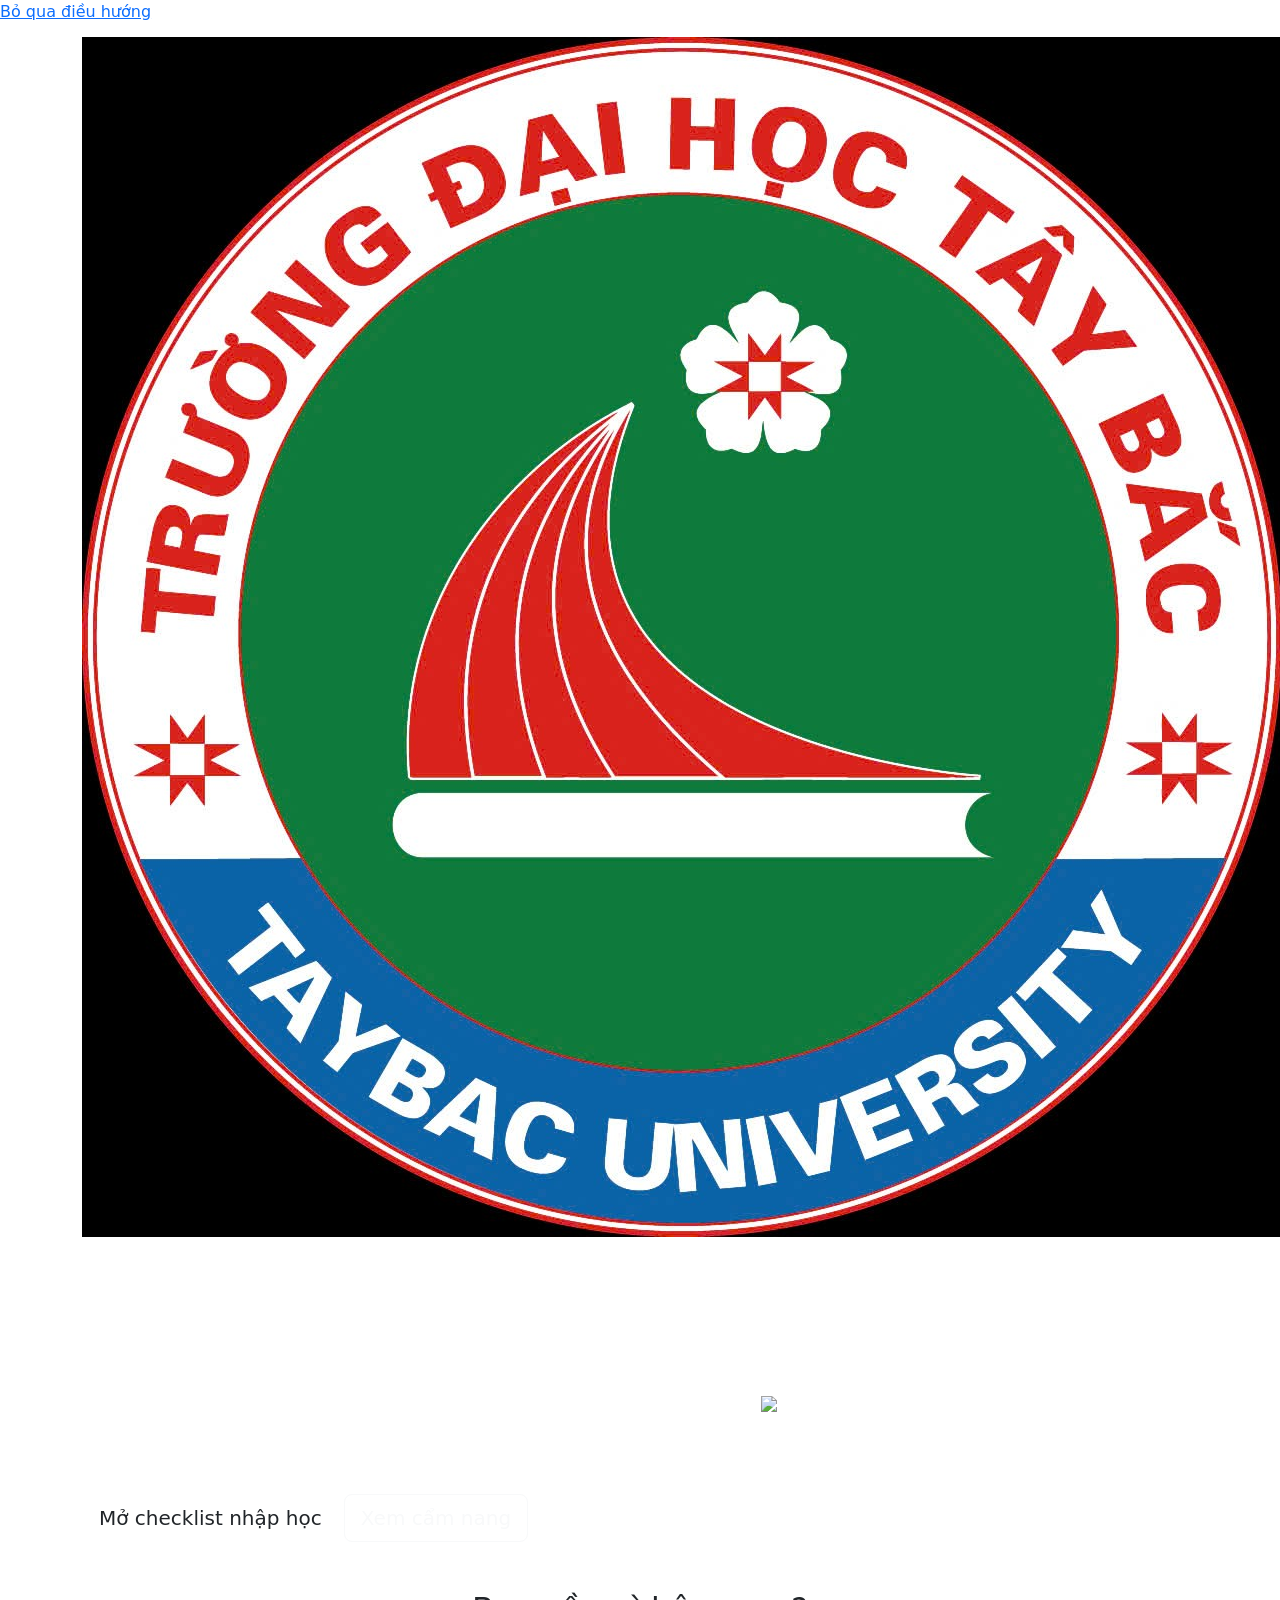
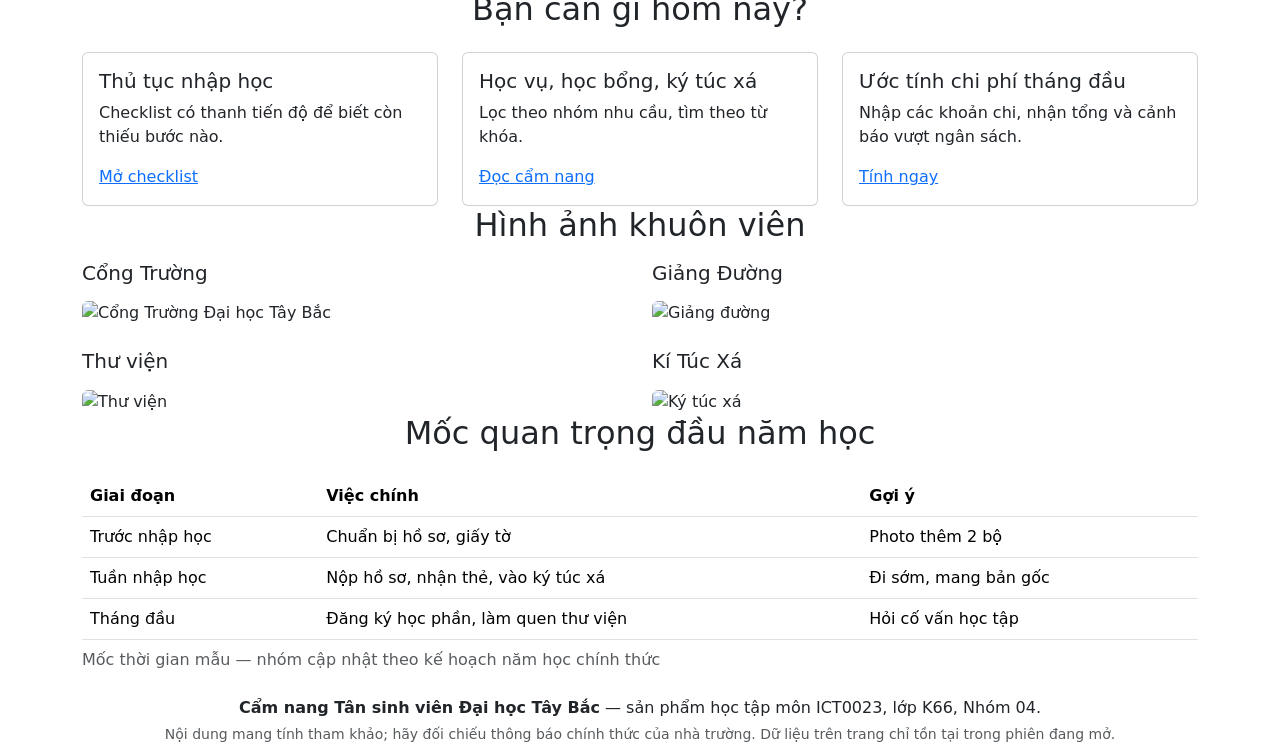
==== index.html @ dc1f63ce "Add files via upload" ====
<!DOCTYPE html>
<html lang="vi">
<head>
    <meta charset="UTF-8">
    <meta name="viewport" content="width=device-width, initial-scale=1">
    <meta name="description" content="Cẩm nang giúp tân sinh viên Đại học Tây Bắc nắm các việc cần làm khi nhập học.">
    <title>Trang chủ | Cẩm nang Tân sinh viên</title>
    <link rel="preconnect" href="https://fonts.googleapis.com">
    <link rel="preconnect" href="https://fonts.gstatic.com" crossorigin>
    <link href="https://fonts.googleapis.com/css2?family=Be+Vietnam+Pro:wght@400;500;600;700&family=EB+Garamond:wght@500;600;700&display=swap" rel="stylesheet">
    <link href="https://cdn.jsdelivr.net/npm/bootstrap@5.3.3/dist/css/bootstrap.min.css" rel="stylesheet">
    <link rel="stylesheet" href="css/index.css">
    <link rel="stylesheet" href="css/style.css">
</head>
<body>
    <a class="skip-link" href="#main">Bỏ qua điều hướng</a>
    <header>
        <!-- Thay thế navbar-dark thành site-nav cho đồng bộ với cẩm nang -->
        <nav class="navbar navbar-expand-lg site-nav">
            <div class="container">
                <a class="navbar-brand d-flex align-items-center" href="index.html">
                    <img src="images/Logo.jpg" alt="Logo Đại học Tây Bắc" class="navbar-logo me-2">
                    <span>Cẩm nang Tân sinh viên</span>
                </a>
                <button class="navbar-toggler" type="button" data-bs-toggle="collapse" data-bs-target="#menu" aria-controls="menu" aria-expanded="false" aria-label="Mở menu">
                    <span class="navbar-toggler-icon"></span>
                </button>
                <div class="collapse navbar-collapse" id="menu">
                    <ul class="navbar-nav ms-auto">
                        <li class="nav-item"><a class="nav-link active" href="index.html" aria-current="page">Trang chủ</a></li>
                        <li class="nav-item"><a class="nav-link" href="cam-nang.html">Cẩm nang</a></li>
                        <li class="nav-item"><a class="nav-link" href="cong-cu.html">Công cụ</a></li>
                        <li class="nav-item"><a class="nav-link" href="hoi-dap.html">Hỏi đáp</a></li>
                        <li class="nav-item"><a class="nav-link" href="lien-he.html">Liên hệ</a></li>
                    </ul>
                </div>
            </div>
        </nav>
    </header>
    <main id="main">
        <section class="hero-banner-common text-white py-4 mb-4">
            <div class="container">
                <div class="row align-items-center g-5">
                    <div class="col-12 col-lg-7">
                        <div class="hero-content">
                            <p class="eyebrow">Dành cho sinh viên năm thứ nhất</p>
                            <h1>Nhập học Đại học Tây Bắc: biết trước, làm đúng, đỡ bỡ ngỡ</h1>
                            <p class="lead">Một nơi cung cấp thông tin thủ tục nhập học, thông tin học vụ, ký túc xá và công cụ ước tính chi phí tháng đầu.</p>
                            <div class="hero-actions">
                                <a class="btn btn-accent btn-lg" href="cong-cu.html">Mở checklist nhập học</a>
                                <a class="btn btn-outline-light btn-lg" href="cam-nang.html">Xem cẩm nang</a>
                            </div>
                        </div>
                    </div>
                    <div class="col-12 col-lg-5">
                        <div class="hero-img-wrapper">
                            <img class="hero-img hero-img-default" src="https://lms.utb.edu.vn/pluginfile.php/1/theme_academi/slide2image/1789444316/utb.jpg" alt="Khuôn viên Đại học Tây Bắc" width="480" height="320">
                        </div>
                    </div>
                </div>
            </div>
        </section>
        <section class="section">
            <div class="container">
                <h2 class="text-center mb-4">Bạn cần gì hôm nay?</h2>
                <div class="row g-4">
                    <div class="col-12 col-md-4">
                        <div class="card h-100">
                            <div class="card-body">
                                <h3 class="h5">Thủ tục nhập học</h3>
                                <p>Checklist có thanh tiến độ để biết còn thiếu bước nào.</p>
                                <a href="cong-cu.html">Mở checklist</a>
                            </div>
                        </div>
                    </div>
                    <div class="col-12 col-md-4">
                        <div class="card h-100">
                            <div class="card-body">
                                <h3 class="h5">Học vụ, học bổng, ký túc xá</h3>
                                <p>Lọc theo nhóm nhu cầu, tìm theo từ khóa.</p>
                                <a href="cam-nang.html">Đọc cẩm nang</a>
                            </div>
                        </div>
                    </div>
                    <div class="col-12 col-md-4">
                        <div class="card h-100">
                            <div class="card-body">
                                <h3 class="h5">Ước tính chi phí tháng đầu</h3>
                                <p>Nhập các khoản chi, nhận tổng và cảnh báo vượt ngân sách.</p>
                                <a href="cong-cu.html#chi-phi">Tính ngay</a>
                            </div>
                        </div>
                    </div>
                </div>
            </div>
        </section>
        <section class="section">
            <div class="container">
                <h2 class="text-center mb-3">Hình ảnh khuôn viên</h2>
                <div id="gallery" class="row g-4">
                    <div class="col-12 col-md-6">
                        <div class="gallery-item">
                            <h3 class="h5 mb-3">Cổng Trường</h3>
                            <img src="images/anh1.jpg" alt="Cổng Trường Đại học Tây Bắc" class="img-fluid rounded" style="width: 100%; height: 300px; object-fit: cover;">
                        </div>
                    </div>
                    <div class="col-12 col-md-6">
                        <div class="gallery-item">
                            <h3 class="h5 mb-3">Giảng Đường</h3>
                            <img src="images/anh2.jpg" alt="Giảng đường" class="img-fluid rounded" style="width: 100%; height: 300px; object-fit: cover;">
                        </div>
                    </div>
                    <div class="col-12 col-md-6">
                        <div class="gallery-item">
                            <h3 class="h5 mb-3">Thư viện</h3>
                            <img src="images/anh3.jpg" alt="Thư viện" class="img-fluid rounded" style="width: 100%; height: 300px; object-fit: cover;">
                        </div>
                    </div>
                    <div class="col-12 col-md-6">
                        <div class="gallery-item">
                            <h3 class="h5 mb-3">Kí Túc Xá</h3>
                            <img src="images/anh4.jpg" alt="Ký túc xá" class="img-fluid rounded" style="width: 100%; height: 300px; object-fit: cover;">
                        </div>
                    </div>
                </div>
            </div>
        </section>
        <section class="section alt">
            <div class="container">
                <h2 class="text-center mb-4">Mốc quan trọng đầu năm học</h2>
                <div class="table-responsive">
                    <table class="table">
                        <caption>Mốc thời gian mẫu — nhóm cập nhật theo kế hoạch năm học chính thức</caption>
                        <thead>
                            <tr>
                                <th scope="col">Giai đoạn</th>
                                <th scope="col">Việc chính</th>
                                <th scope="col">Gợi ý</th>
                            </tr>
                        </thead>
                        <tbody>
                            <tr>
                                <td>Trước nhập học</td>
                                <td>Chuẩn bị hồ sơ, giấy tờ</td>
                                <td>Photo thêm 2 bộ</td>
                            </tr>
                            <tr>
                                <td>Tuần nhập học</td>
                                <td>Nộp hồ sơ, nhận thẻ, vào ký túc xá</td>
                                <td>Đi sớm, mang bản gốc</td>
                            </tr>
                            <tr>
                                <td>Tháng đầu</td>
                                <td>Đăng ký học phần, làm quen thư viện</td>
                                <td>Hỏi cố vấn học tập</td>
                            </tr>
                        </tbody>
                    </table>
                </div>
            </div>
        </section>
    </main>
    <footer class="site-footer">
        <div class="container text-center">
            <p class="mb-1"><strong>Cẩm nang Tân sinh viên Đại học Tây Bắc</strong> — sản phẩm học tập môn ICT0023, lớp K66, Nhóm 04.</p>
            <p class="mb-0 small opacity-75">Nội dung mang tính tham khảo; hãy đối chiếu thông báo chính thức của nhà trường. Dữ liệu trên trang chỉ tồn tại trong phiên đang mở.</p>
        </div>
    </footer>
    <script src="https://cdnjs.cloudflare.com/ajax/libs/jquery/3.7.1/jquery.min.js"></script>
    <script src="https://cdn.jsdelivr.net/npm/bootstrap@5.3.3/dist/js/bootstrap.bundle.min.js"></script>
    <script src="js/data.js"></script>
    <script src="js/main.js"></script>
</body>
</html>
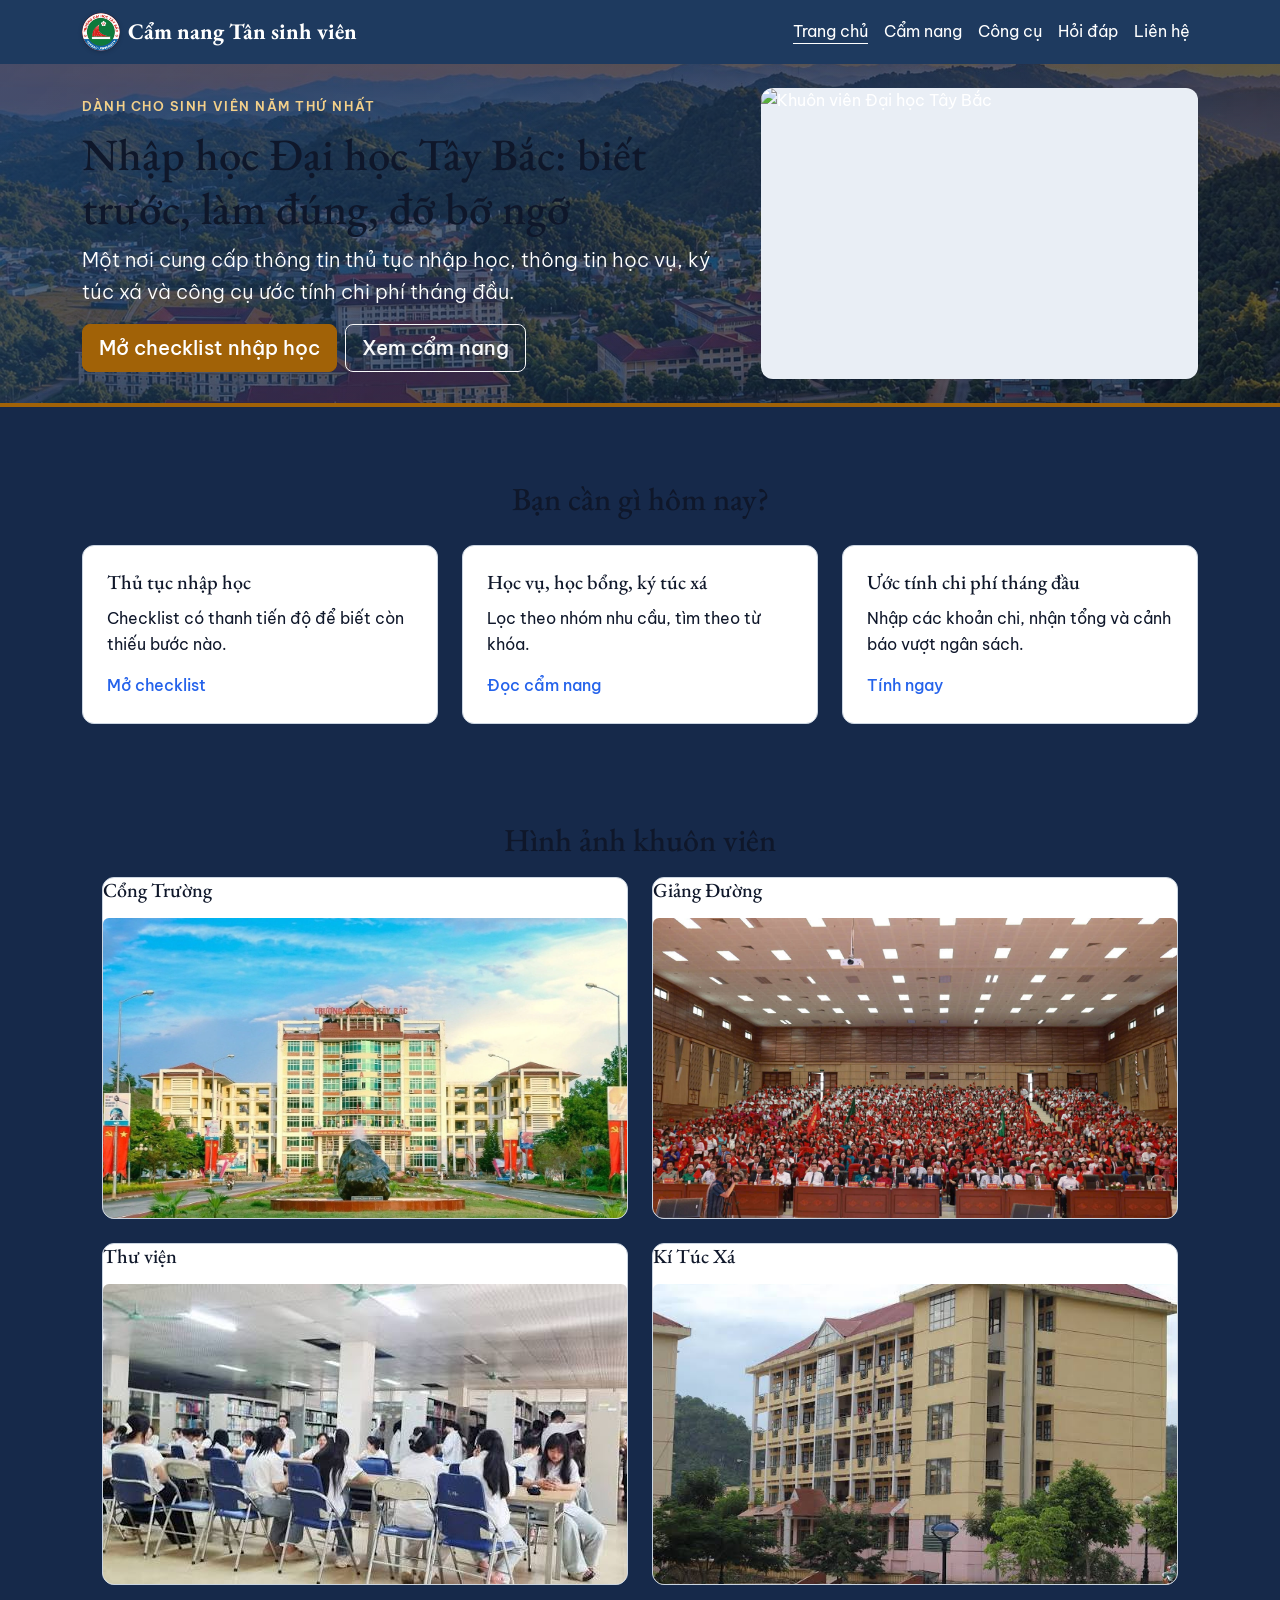
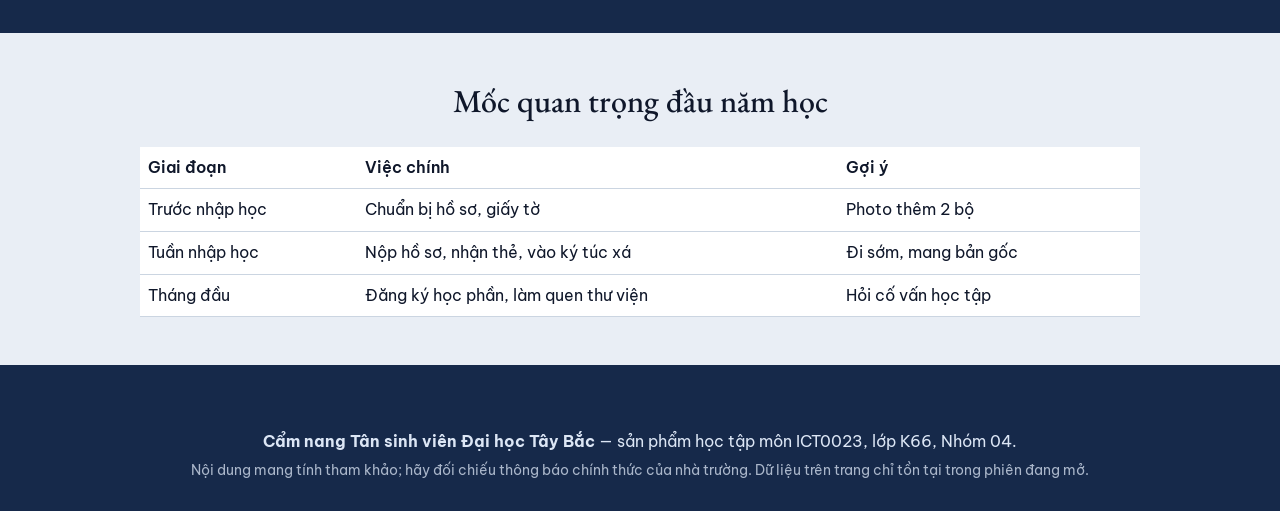
==== commit f8876220: "phần code html cho trang chủ" ====
--- a/index.html
+++ b/index.html
@@ -15,7 +15,6 @@
 <body>
     <a class="skip-link" href="#main">Bỏ qua điều hướng</a>
     <header>
-        <!-- Thay thế navbar-dark thành site-nav cho đồng bộ với cẩm nang -->
         <nav class="navbar navbar-expand-lg site-nav">
             <div class="container">
                 <a class="navbar-brand d-flex align-items-center" href="index.html">
@@ -130,7 +129,6 @@
                 <h2 class="text-center mb-4">Mốc quan trọng đầu năm học</h2>
                 <div class="table-responsive">
                     <table class="table">
-                        <caption>Mốc thời gian mẫu — nhóm cập nhật theo kế hoạch năm học chính thức</caption>
                         <thead>
                             <tr>
                                 <th scope="col">Giai đoạn</th>
@@ -171,4 +169,4 @@
     <script src="js/data.js"></script>
     <script src="js/main.js"></script>
 </body>
-</html>+</html>
--- a/css/index.css
+++ b/css/index.css
@@ -0,0 +1,523 @@
+@import url('https://fonts.googleapis.com/css2?family=Be+Vietnam+Pro:ital,wght@0,300;0,400;0,500;0,600;0,700;1,400&family=EB+Garamond:ital,wght@0,500;0,600;0,700;1,500&display=swap');
+:root {
+    --color-primary: #1E3A5F;
+    --color-on-primary: #FFFFFF;
+    --color-secondary: #2563EB;
+    --color-accent: #A16207;
+    --color-on-accent: #FFFFFF;
+    --color-bg: #F8FAFC;
+    --color-fg: #0F172A;
+    --color-card: #FFFFFF;
+    --color-muted: #E9EEF5;
+    --color-muted-fg: #475569;
+    --color-border: #CBD5E1;
+    --color-destructive: #DC2626;
+    --space-1: 0.5rem;
+    --space-2: 1rem;
+    --space-3: 1.5rem;
+    --space-4: 3rem;
+    --radius: 0.75rem;
+    --font-head: "EB Garamond", Georgia, serif;
+    --font-body: "Be Vietnam Pro", system-ui, sans-serif;
+}
+body {
+  font-family: var(--font-body);
+}
+@media (prefers-color-scheme: dark) {
+    :root {
+        --color-primary: #9DB8DE;
+        --color-on-primary: #0B1426;
+        --color-accent: #E0A93B;
+        --color-on-accent: #0B1426;
+        --color-bg: #0B1426;
+        --color-fg: #E8EEF7;
+        --color-card: #14213A;
+        --color-muted: #1B2B4A;
+        --color-muted-fg: #B6C3D9;
+        --color-border: #2E4166;
+        --color-secondary: #7AA2F7;
+    }
+}
+html {
+    scroll-behavior: smooth;
+}
+body {
+    margin: 0;
+    padding: 0;
+    font-family: var(--font-body);
+    font-size: 1rem;
+    line-height: 1.6;
+    background-color: var(--color-bg);
+    color: var(--color-fg);
+}
+h1,
+h2,
+h3,
+.navbar-brand {
+     font-family: var(--font-head);
+}
+h1 {
+    font-size: clamp(2rem, 5vw, 2.8rem);
+    line-height: 1.2;
+    color: var(--color-fg);
+}
+h2 {
+    line-height: 1.3;
+}
+p {
+    overflow-wrap: break-word;
+}
+a {
+    color: var(--color-secondary);
+    text-decoration: none;
+}
+a:hover {
+    text-decoration: underline;
+    text-underline-offset: 3px;
+}
+img {
+    max-width: 100%;
+    height: auto;
+}
+.skip-link {
+    position: absolute;
+    left: -9999px;
+    top: 0;
+    z-index: 2000;
+    padding: 0.5rem 1rem;
+    background: var(--color-accent);
+    color: var(--color-on-accent);
+    border-radius: 0 0 var(--radius) 0;
+}
+.skip-link:focus {
+    left: 0;
+}
+:focus-visible {
+    outline: 3px solid var(--color-accent);
+    outline-offset: 3px;
+}
+.site-nav {
+    background: var(--color-primary);
+}
+.site-nav .navbar-brand {
+    color: var(--color-on-primary);
+    font-size: 1.4rem;
+    font-weight: 700;
+}
+.site-nav .nav-link {
+    color: var(--color-on-primary);
+    min-height: 44px;
+    display: flex;
+    align-items: center;
+    padding-inline: 0.75rem;
+}
+.site-nav .nav-link:hover,
+.site-nav .nav-link.active {
+    color: var(--color-on-primary);
+    text-decoration: underline;
+    text-underline-offset: 6px;
+}
+.site-nav .navbar-toggler {
+    border-color: var(--color-on-primary);
+}
+.site-nav .navbar-toggler:focus {
+    box-shadow: 0 0 0 0.2rem rgba(255, 255, 255, 0.25);
+}
+.hero {
+    background: linear-gradient(135deg, #1E3A5F, #16294A);
+    color: #FFFFFF;
+    padding: 4rem 0;
+}
+.hero .row {
+    align-items: center;
+}
+.hero-content {
+    width: 100%;
+}
+.hero h1 {
+    color: #FFFFFF;
+    margin-bottom: 1.25rem;
+    font-size: clamp(2.2rem, 4vw, 3.5rem);
+    line-height: 1.15;
+}
+.hero .lead {
+    max-width: 44rem;
+    margin-bottom: 1.5rem;
+    color: #DCE6F5;
+    font-size: 1.1rem;
+    line-height: 1.8;
+}
+.eyebrow {
+    text-transform: uppercase;
+    letter-spacing: 0.12em;
+    font-size: 0.8rem;
+    font-weight: 600;
+    color: #F3D08A;
+    margin-bottom: 0.75rem;
+}
+.hero-actions {
+    display: flex;
+    flex-wrap: wrap;
+    gap: 0.5rem;
+}
+.hero .btn {
+    margin: 0 0 0.5rem;
+}
+.hero-img-wrapper {
+    position: relative;
+    width: 100%;
+    aspect-ratio: 3 / 2;
+    overflow: hidden;
+    border-radius: var(--radius);
+    background: var(--color-muted);
+}
+.hero-img-wrapper .hero-img {
+    position: absolute;
+    inset: 0;
+    display: block;
+    width: 100%;
+    height: 100%;
+    object-fit: cover;
+    margin: 0;
+    border-radius: var(--radius);
+    transition: opacity 0.5s ease;
+}
+.hero-img-wrapper .hero-img-default {
+    opacity: 1;
+    z-index: 1;
+}
+.hero-img-wrapper .hero-img-hover {
+    opacity: 0;
+    z-index: 2;
+}
+.hero-img-wrapper:hover .hero-img-default {
+    opacity: 0;
+}
+.hero-img-wrapper:hover .hero-img-hover {
+    opacity: 1;
+}
+.section {
+    padding: var(--space-4) 0;
+}
+.section.alt {
+    background: var(--color-muted);
+}
+.section > .container > h2 {
+    text-align: center;
+    margin: 0 auto 1.5rem;
+    max-width: 900px;
+    color: var(--color-fg);
+}
+.lead-dark,
+.text-muted-fg {
+    color: var(--color-muted-fg);
+}
+.section > .container > .lead-dark {
+    max-width: 760px;
+    margin: 0 auto 1.5rem;
+    text-align: center;
+}
+.section .card {
+    height: 100%;
+    background: var(--color-card);
+    color: var(--color-fg);
+    border: 1px solid var(--color-border);
+    border-radius: var(--radius);
+    transition: box-shadow 0.2s ease, transform 0.2s ease;
+}
+.section .card:hover {
+    box-shadow: 0 8px 24px rgba(15, 23, 42, 0.08);
+    transform: translateY(-2px);
+}
+.section .card-body {
+    display: flex;
+    flex-direction: column;
+    align-items: flex-start;
+    padding: 1.5rem;
+}
+.section .card-body h3 {
+    margin-bottom: 0.75rem;
+    color: var(--color-fg);
+}
+.section .card-body p {
+    flex-grow: 1;
+}
+.section .card-body a {
+    margin-top: auto;
+    font-weight: 500;
+}
+#gallery {
+    max-width: 1100px;
+    margin-left: auto;
+    margin-right: auto;
+}
+.gallery-item {
+    margin: 0;
+    border-radius: var(--radius);
+    overflow: hidden;
+    border: 1px solid var(--color-border);
+    background: var(--color-card);
+}
+.gallery-item img {
+    display: block;
+    width: 100%;
+    aspect-ratio: 3 / 2;
+    object-fit: cover;
+    transition: transform 0.3s ease;
+}
+.gallery-item:hover img {
+    transform: scale(1.04);
+}
+.gallery-item figcaption {
+    padding: 0.5rem 0.75rem;
+    font-size: 0.9rem;
+    color: var(--color-muted-fg);
+}
+.section .table-responsive {
+    width: 100%;
+    max-width: 1000px;
+    margin: 0 auto;
+}
+.table {
+    --bs-table-bg: var(--color-card);
+    --bs-table-color: var(--color-fg);
+    --bs-table-border-color: var(--color-border);
+    margin-bottom: 0;
+}
+.table th {
+    font-weight: 600;
+}
+.table caption {
+    color: var(--color-muted-fg);
+}
+.btn {
+    min-height: 44px;
+    cursor: pointer;
+    display: inline-flex;
+    align-items: center;
+    justify-content: center;
+    font-family: var(--font-body);
+    font-weight: 500;
+    transition: filter 0.2s ease, background-color 0.2s ease;
+}
+.btn-primary {
+    background: var(--color-primary);
+    border-color: var(--color-primary);
+    color: var(--color-on-primary);
+}
+.btn-primary:hover {
+    background: var(--color-primary);
+    border-color: var(--color-primary);
+    filter: brightness(1.12);
+    color: var(--color-on-primary);
+}
+.btn-accent {
+    background: var(--color-accent);
+    border-color: var(--color-accent);
+    color: var(--color-on-accent);
+}
+.btn-accent:hover {
+    background: var(--color-accent);
+    border-color: var(--color-accent);
+    filter: brightness(1.1);
+    color: var(--color-on-accent);
+}
+.btn-outline-primary {
+    color: var(--color-primary);
+    border-color: var(--color-primary);
+}
+.btn-outline-primary:hover,
+.btn-outline-primary.active {
+    background: var(--color-primary);
+    border-color: var(--color-primary);
+    color: var(--color-on-primary);
+}
+.btn-group-wrap {
+    display: flex;
+    flex-wrap: wrap;
+    gap: 0.5rem;
+}
+.form-control,
+.form-select {
+    background: var(--color-card);
+    color: var(--color-fg);
+    border-color: var(--color-border);
+    min-height: 44px;
+    font-family: var(--font-body);
+}
+.form-control:focus,
+.form-select:focus {
+    background: var(--color-card);
+    color: var(--color-fg);
+    border-color: var(--color-secondary);
+    box-shadow: 0 0 0 0.2rem rgba(37, 99, 235, 0.15);
+}
+.form-control::placeholder {
+    color: var(--color-muted-fg);
+    opacity: 1;
+}
+.form-control.is-invalid,
+.form-select.is-invalid {
+    border-color: var(--color-destructive);
+}
+.invalid-feedback {
+    color: var(--color-destructive);
+}
+.accordion {
+    --bs-accordion-bg: var(--color-card);
+    --bs-accordion-color: var(--color-fg);
+    --bs-accordion-border-color: var(--color-border);
+    --bs-accordion-btn-bg: var(--color-card);
+    --bs-accordion-btn-color: var(--color-fg);
+    --bs-accordion-active-bg: var(--color-muted);
+    --bs-accordion-active-color: var(--color-fg);
+}
+.accordion-button:focus {
+    box-shadow: 0 0 0 0.2rem rgba(37, 99, 235, 0.15);
+}
+.modal-content {
+    background: var(--color-card);
+    color: var(--color-fg);
+    border-color: var(--color-border);
+}
+.progress {
+    height: 1.5rem;
+    background: var(--color-muted);
+}
+.progress-bar {
+    background: var(--color-primary);
+    color: var(--color-on-primary);
+    font-weight: 600;
+}
+.check-item {
+    display: flex;
+    gap: 0.75rem;
+    align-items: flex-start;
+    padding: 0.6rem 0;
+    border-bottom: 1px solid var(--color-border);
+}
+.check-item input {
+    width: 1.4rem;
+    height: 1.4rem;
+    margin-top: 0.15rem;
+    flex: none;
+    accent-color: var(--color-secondary);
+}
+.check-item.done label {
+    text-decoration: line-through;
+    color: var(--color-muted-fg);
+}
+.badge-tag {
+    display: inline-block;
+    font-size: 0.8rem;
+    padding: 0.15rem 0.6rem;
+    border-radius: 999px;
+    background: var(--color-muted);
+    color: var(--color-fg);
+    margin-bottom: 0.5rem;
+}
+.site-footer {
+    background: #16294A;
+    color: #DCE6F5;
+    padding: 2rem 0;
+    margin-top: 2rem;
+}
+.site-footer a {
+    color: #DCE6F5;
+}
+.site-footer a:hover {
+    color: #FFFFFF;
+}
+.alert-warning {
+    background: #FFF3CD;
+    color: #664D03;
+    border-color: #FFECB5;
+}
+@media (max-width: 991.98px) {
+    .hero {
+        padding: 3rem 0;
+    }
+    .hero h1 {
+        font-size: clamp(2.1rem, 5vw, 3rem);
+    }
+    .hero-img-wrapper {
+        max-width: 650px;
+        margin: 0 auto;
+    }
+}
+@media (max-width: 575.98px) {
+    .hero {
+        padding: 2.5rem 0;
+    }
+    .hero h1 {
+        font-size: 2.1rem;
+    }
+    .hero .btn {
+        margin-right: 0;
+        margin-bottom: 0.5rem;
+    }
+    .hero-img-wrapper {
+        aspect-ratio: 4 / 3;
+    }
+    .section {
+        padding: 2.5rem 0;
+    }
+    .section .card-body {
+        padding: 1.25rem;
+    }
+    .site-nav .navbar-brand {
+        font-size: 1.15rem;
+    }
+    .table {
+        font-size: 0.9rem;
+    }
+}
+@media (prefers-color-scheme: dark) {
+    .site-nav {
+        background: #14213A;
+    }
+    .site-nav .navbar-brand,
+    .site-nav .nav-link {
+        color: #E8EEF7;
+    }
+    .site-nav .navbar-toggler {
+        border-color: #B6C3D9;
+        filter: invert(1);
+    }
+    .site-nav .nav-link:hover,
+    .site-nav .nav-link.active {
+        color: #FFFFFF;
+    }
+    .section.alt {
+        background: var(--color-muted);
+    }
+    .invalid-feedback {
+        color: #FCA5A5;
+    }
+    .alert-warning {
+        background: #3B3017;
+        color: #FDE68A;
+        border-color: #66501D;
+    }
+    .btn-outline-light {
+        color: #FFFFFF;
+        border-color: #FFFFFF;
+    }
+    .btn-outline-light:hover {
+        background: #FFFFFF;
+        color: #14213A;
+    }
+}
+@media (prefers-reduced-motion: reduce) {
+    html {
+        scroll-behavior: auto;
+    }
+    *,
+    *::before,
+    *::after {
+        scroll-behavior: auto !important;
+        animation-duration: 0.01ms !important;
+        animation-iteration-count: 1 !important;
+        transition-duration: 0.01ms !important;
+    }
+}
--- a/css/style.css
+++ b/css/style.css
@@ -0,0 +1,30 @@
+.hero-banner-common {
+    background: linear-gradient(
+        135deg,
+        rgba(30, 58, 95, .78),
+        rgba(15, 23, 42, .65)
+    ), url('../images/NenTrang.jpg') center / cover no-repeat;
+    border-bottom: 4px solid var(--color-accent);
+    padding: 3rem 0;
+}
+.site-footer {
+    background-color: #16294A;
+    color: #DCE6F5;
+    padding: 2rem 0 30px;
+    margin-top: 2rem;
+}
+.navbar-logo {
+    width: 38px;
+    height: 38px;
+    border-radius: 50%;
+    object-fit: cover;
+    filter: drop-shadow(0 1px 2px rgba(0, 0, 0, .2));
+}
+html,
+body {
+    min-height: 100%;
+    margin-bottom: 0;
+}
+body {
+    background-color: #16294A;
+}
